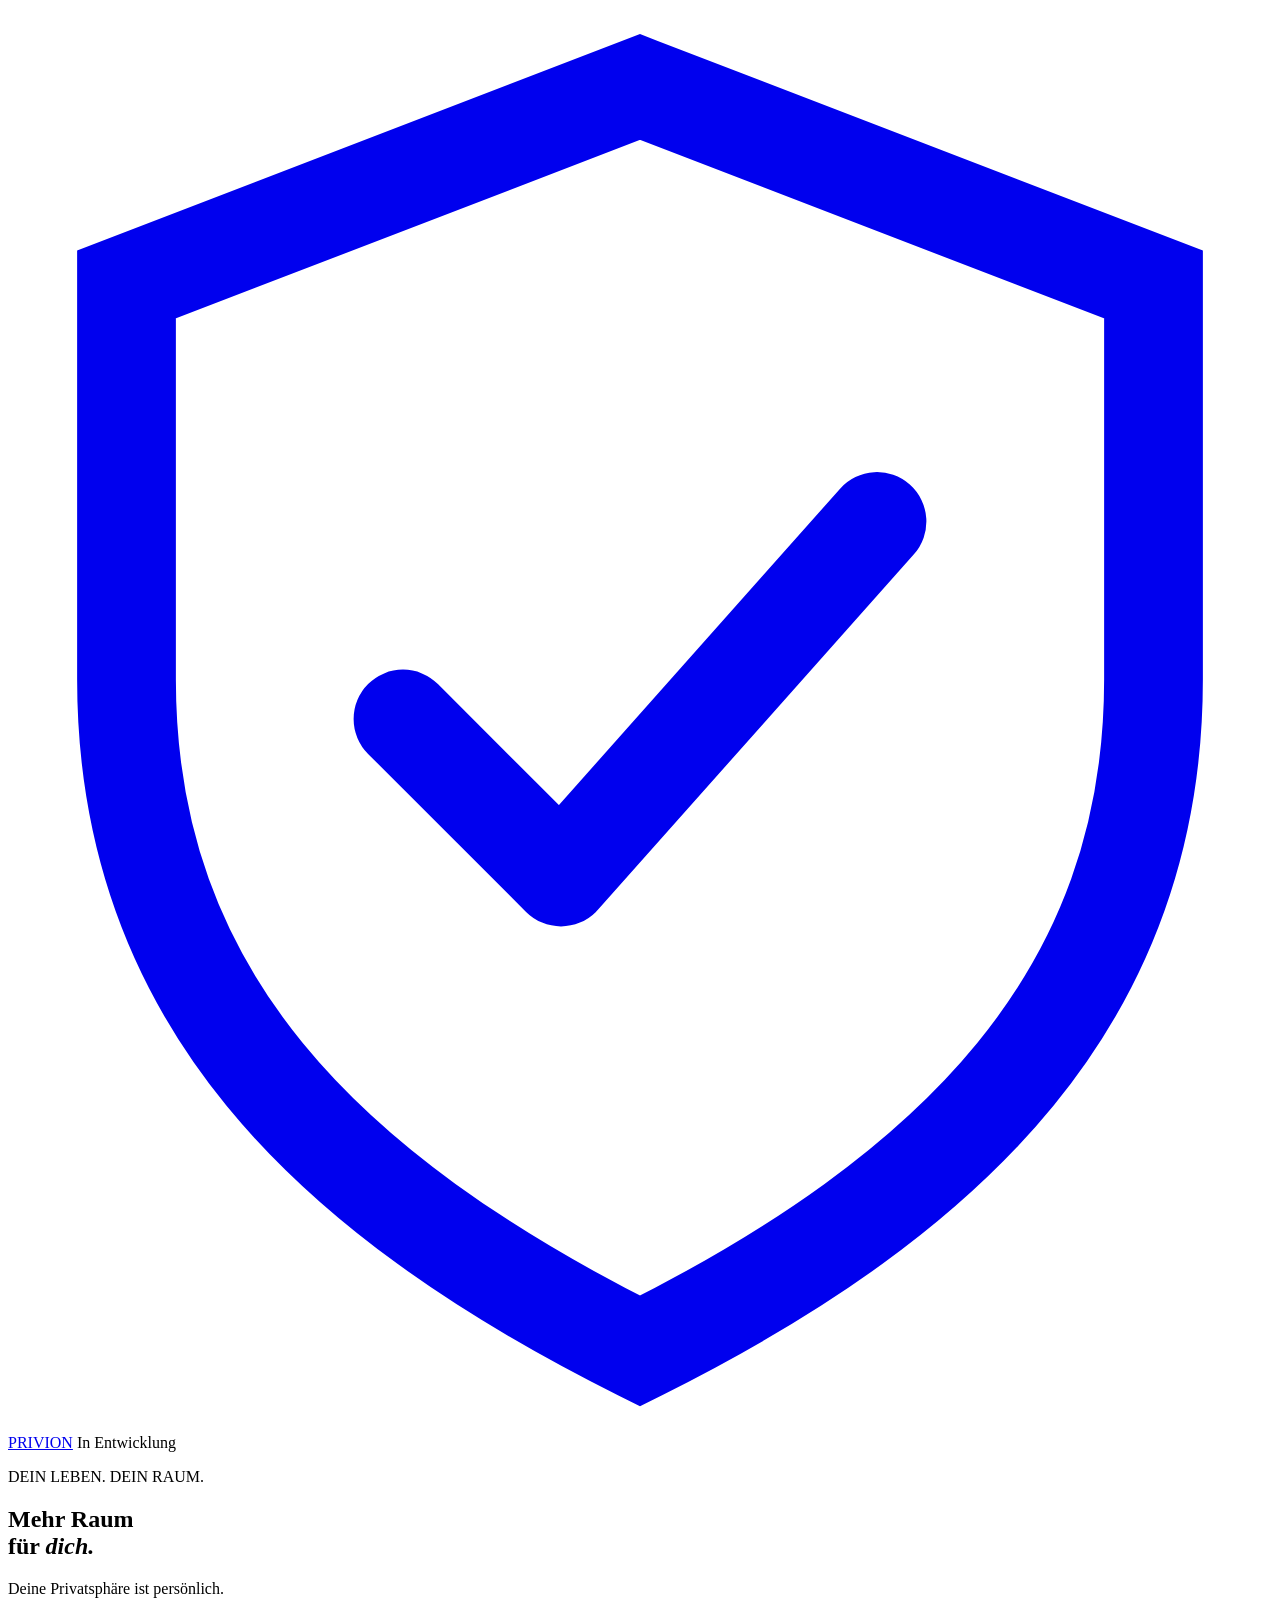
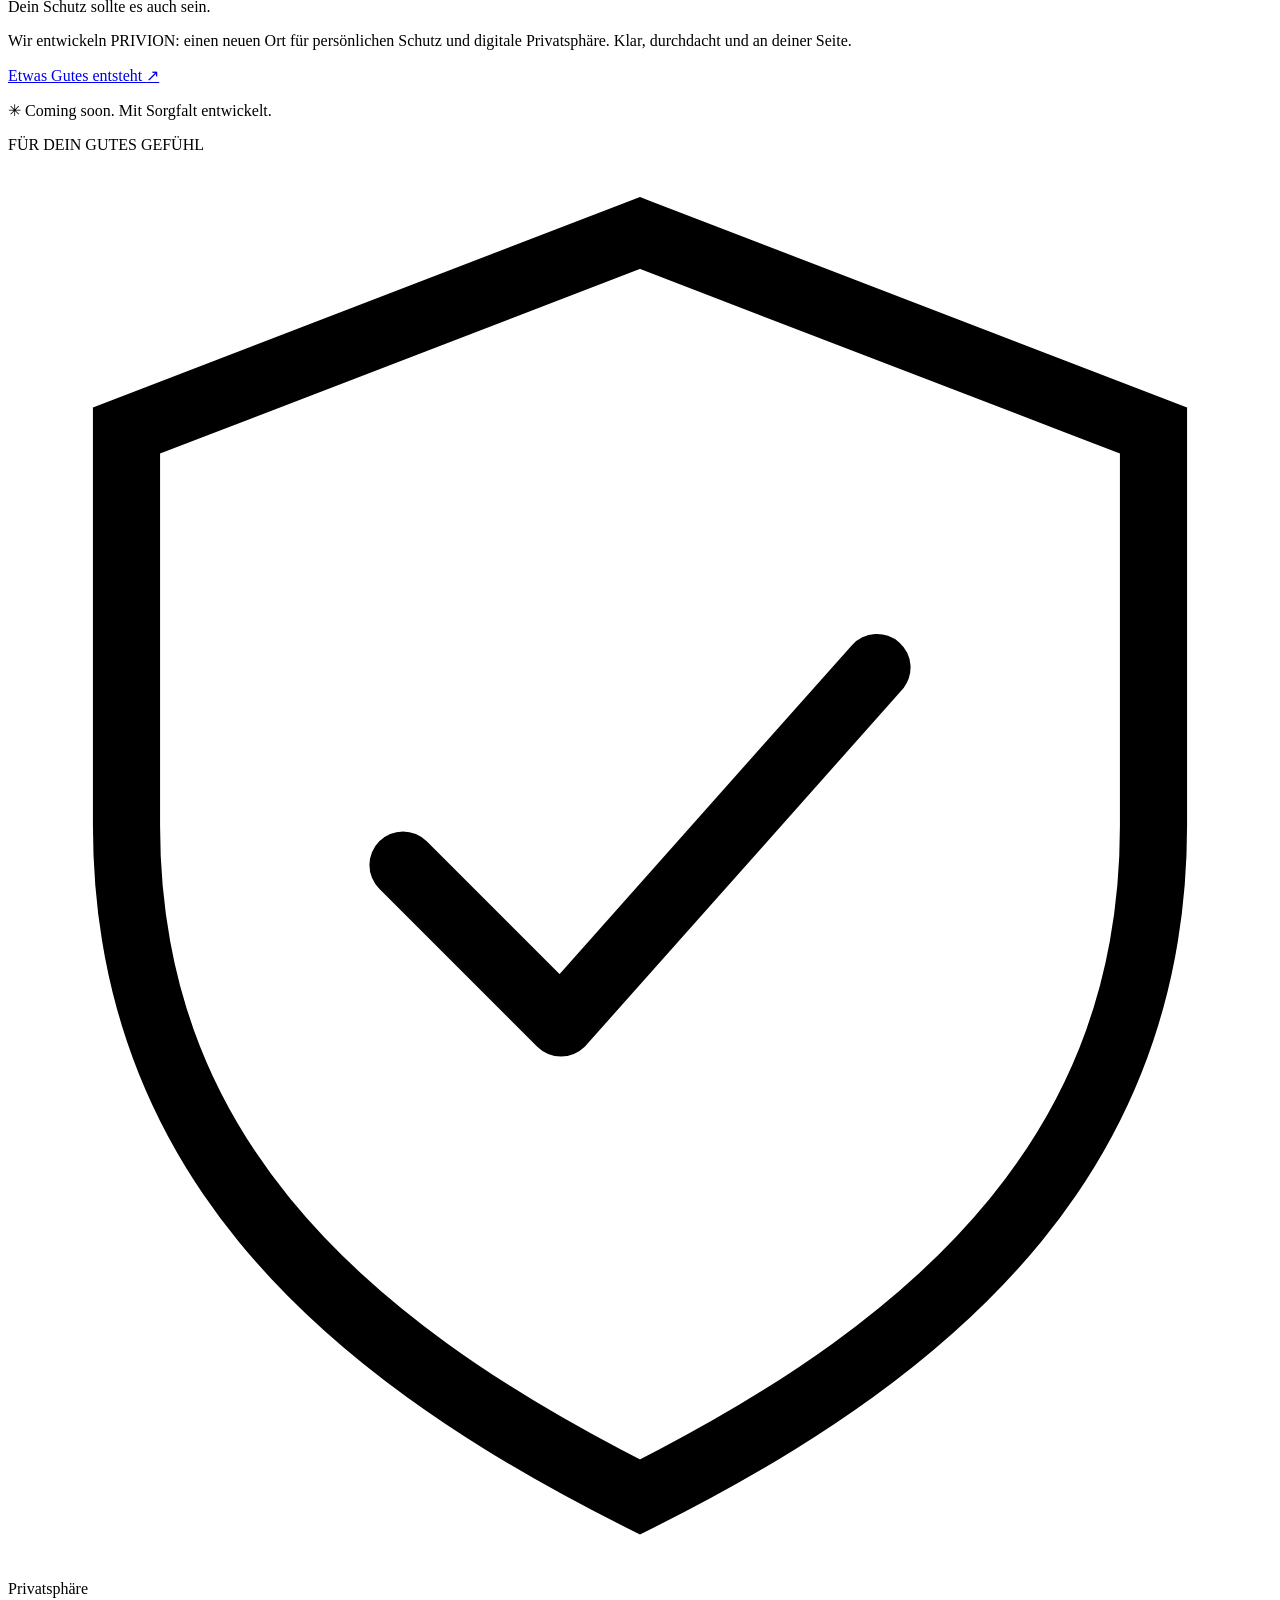
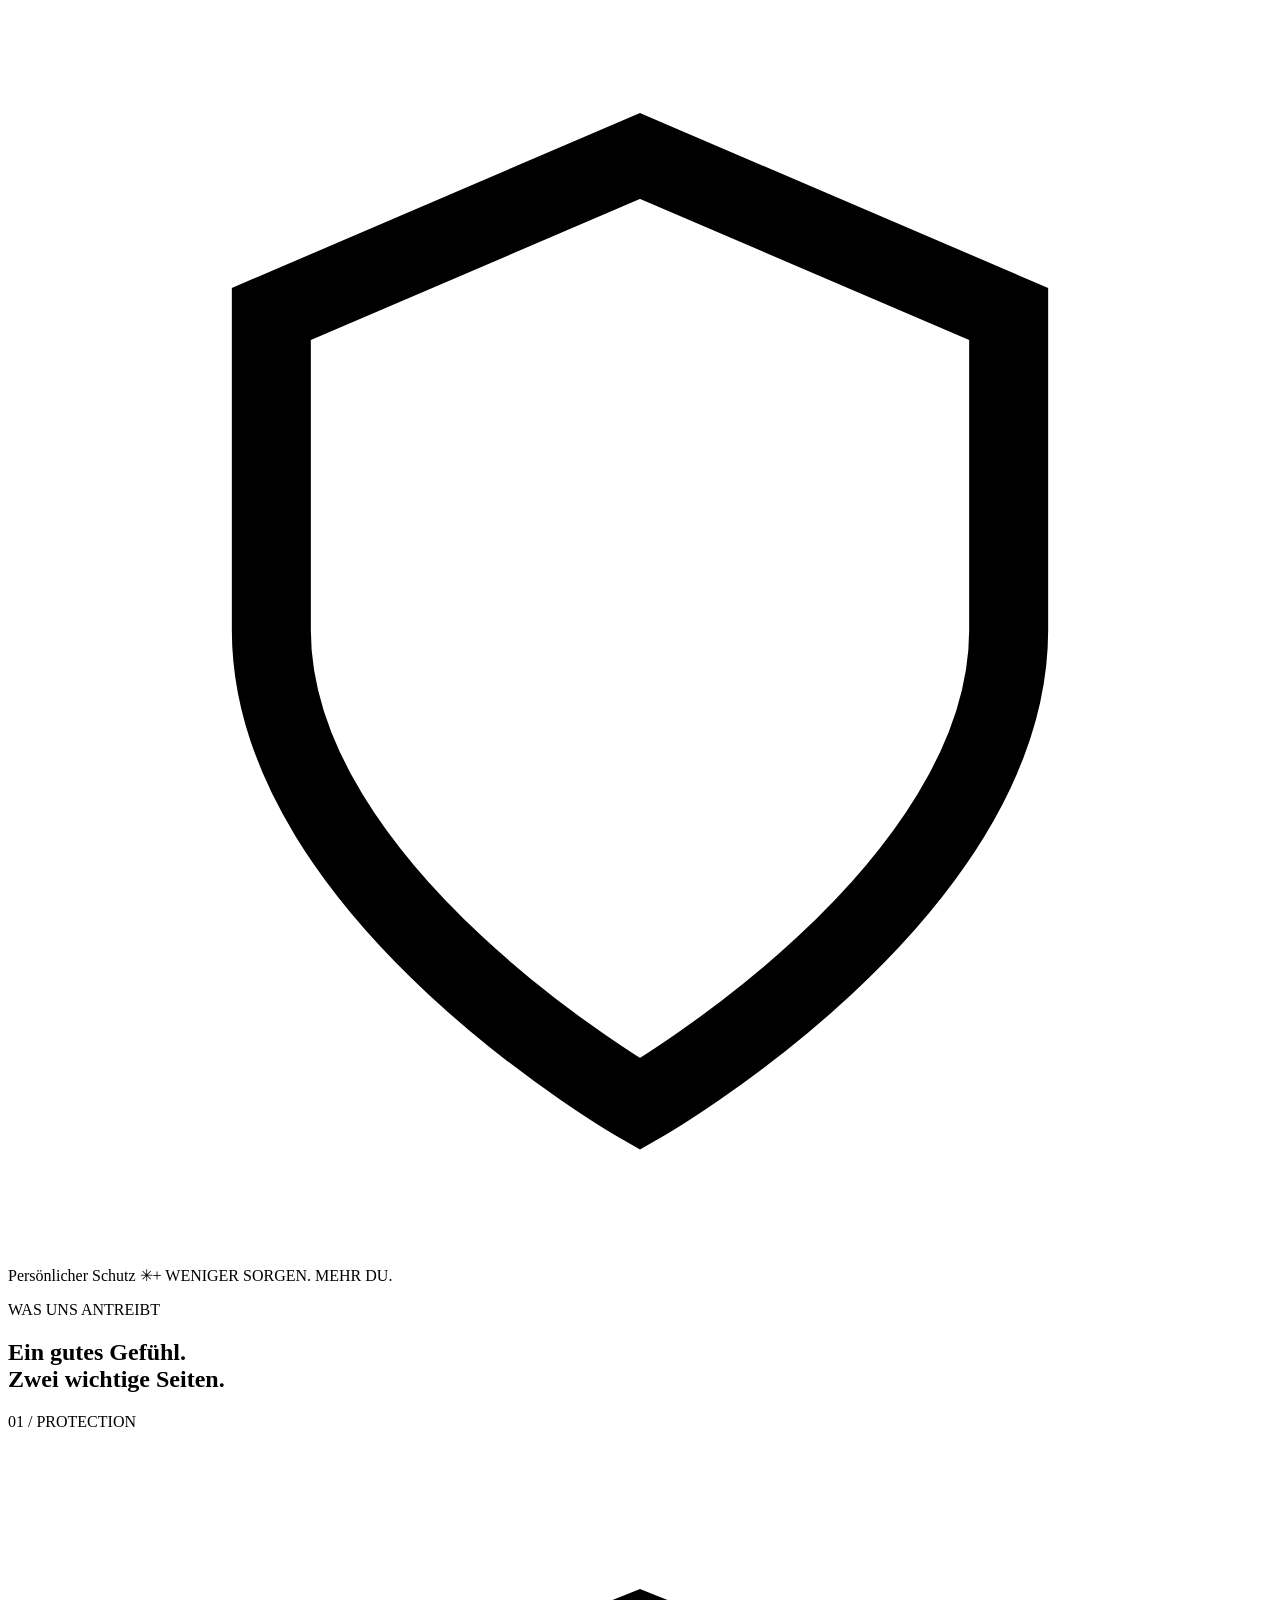
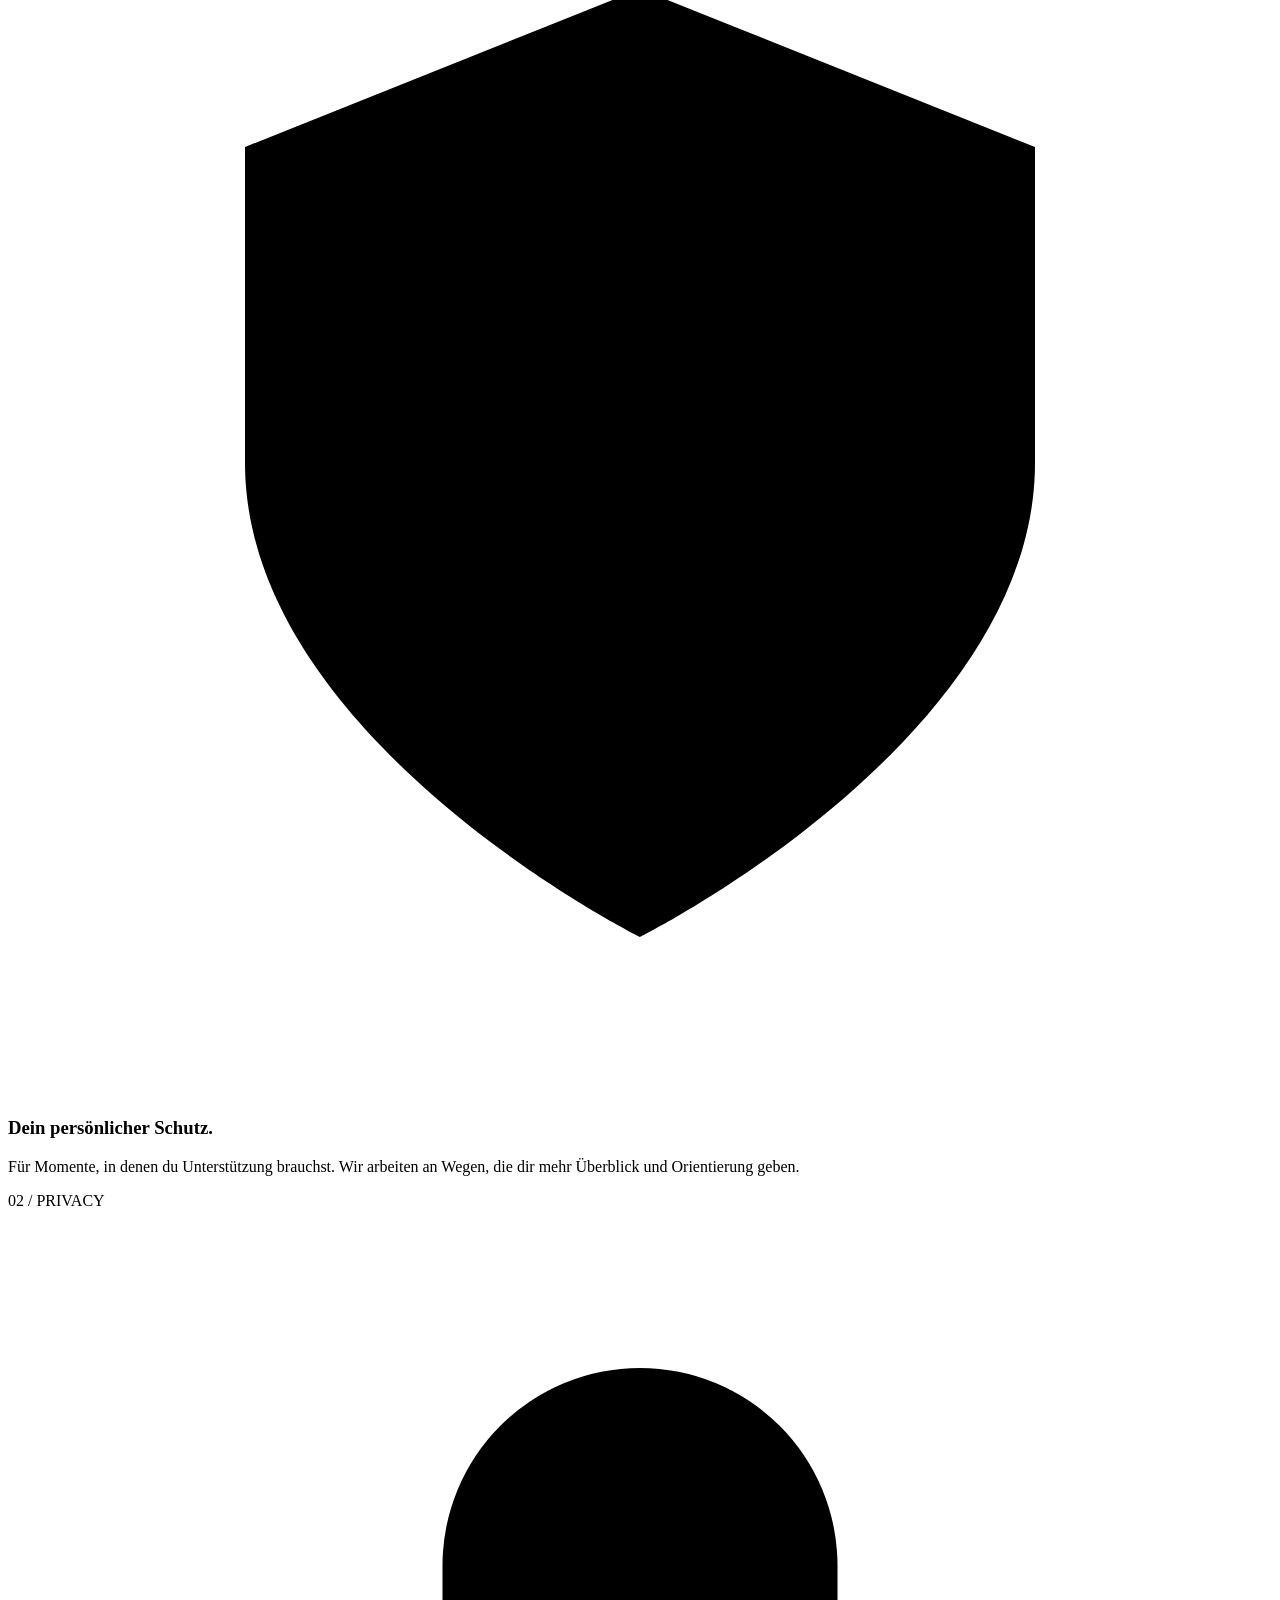
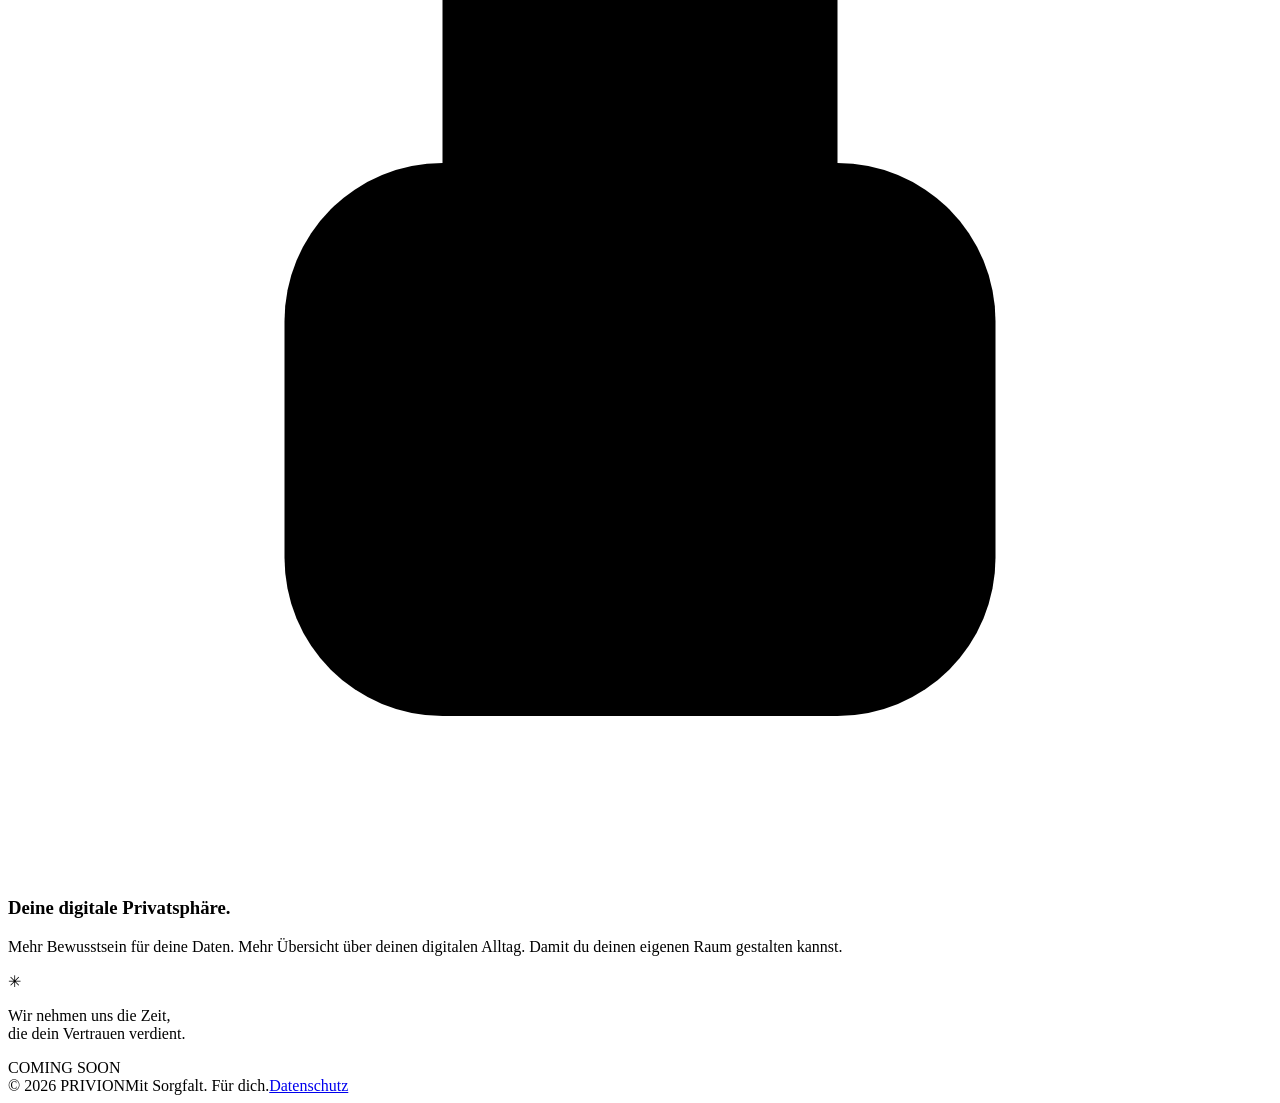
==== index.html @ 61886e4e "Add index.html for coming-soon website" ====
<!doctype html>
<html lang="de-CH">
<head>
  <meta charset="utf-8">
  <meta name="viewport" content="width=device-width, initial-scale=1">
  <meta name="theme-color" content="#f5f3ed">
  <meta name="description" content="Mehr Raum für dich. PRIVION entwickelt einen neuen Ort für persönlichen Schutz und digitale Privatsphäre. Coming soon.">
  <meta property="og:title" content="PRIVION — Mehr Raum für dich.">
  <meta property="og:description" content="Persönlicher Schutz. Digitale Privatsphäre. Etwas Neues entsteht. Coming soon.">
  <meta property="og:type" content="website">
  <meta property="og:url" content="https://test.privion.ch/">
  <title>PRIVION — Coming soon</title>
  <link rel="icon" href="/favicon.svg" type="image/svg+xml">
  <link rel="stylesheet" href="/style.css">
</head>
<body>
  <div class="site-shell">
    <header class="header">
      <a class="brand" href="/" aria-label="PRIVION Startseite"><svg viewBox="0 0 32 36" aria-hidden="true"><path d="M16 2 29 7v10c0 8-5 13-13 17C8 30 3 25 3 17V7Z" fill="none" stroke="currentColor" stroke-width="2.5"/><path d="m10 18 4 4 8-9" fill="none" stroke="currentColor" stroke-width="2.5" stroke-linecap="round" stroke-linejoin="round"/></svg><span>PRIVION</span></a>
      <span class="status"><span class="status-dot"></span> In Entwicklung</span>
    </header>
    <main id="main">
      <section class="hero" aria-labelledby="hero-title">
        <div class="hero-copy">
          <p class="eyebrow"><span></span> DEIN LEBEN. DEIN RAUM.</p>
          <h1 id="hero-title">Mehr Raum<br>für <em>dich.</em></h1>
          <p class="intro">Deine Privatsphäre ist persönlich.<br>Dein Schutz sollte es auch sein.</p>
          <p class="description">Wir entwickeln PRIVION: einen neuen Ort für persönlichen Schutz und digitale Privatsphäre. Klar, durchdacht und an deiner Seite.</p>
          <a class="cta" href="#ausblick">Etwas Gutes entsteht <span aria-hidden="true">↗</span></a>
          <p class="launch-note"><span class="small-spark" aria-hidden="true">✳</span> Coming soon. Mit Sorgfalt entwickelt.</p>
        </div>
        <div class="art" role="img" aria-label="Abstrakte Blüte aus lavendelfarbenen und mintgrünen Formen, umgeben von feinen Kreisen">
          <div class="art-grid"></div><div class="orbit orbit-one"></div><div class="orbit orbit-two"></div>
          <span class="art-label top-label">FÜR DEIN GUTES GEFÜHL</span>
          <div class="flower"><div class="petal petal-one"></div><div class="petal petal-two"></div><div class="petal petal-three"></div><div class="petal petal-four"></div><div class="flower-core"><svg viewBox="0 0 32 36" aria-hidden="true"><path d="M16 2 29 7v10c0 8-5 13-13 17C8 30 3 25 3 17V7Z" fill="none" stroke="currentColor" stroke-width="1.7"/><path d="m10 18 4 4 8-9" fill="none" stroke="currentColor" stroke-width="1.7" stroke-linecap="round" stroke-linejoin="round"/></svg></div></div>
          <span class="floating-tag privacy-tag"><span class="tag-dot"></span> Privatsphäre</span>
          <span class="floating-tag protection-tag"><svg viewBox="0 0 24 24" aria-hidden="true"><path d="m12 3 7 3v6c0 5-7 9-7 9s-7-4-7-9V6Z" fill="none" stroke="currentColor" stroke-width="1.5"/></svg> Persönlicher Schutz</span>
          <span class="spark spark-one" aria-hidden="true">✳</span><span class="spark spark-two" aria-hidden="true">+</span>
          <span class="art-label bottom-label">WENIGER SORGEN. MEHR DU.</span>
        </div>
      </section>
      <section class="outlook" id="ausblick" aria-labelledby="outlook-title">
        <div class="section-heading"><p class="eyebrow">WAS UNS ANTREIBT</p><h2 id="outlook-title">Ein gutes Gefühl. <br>Zwei wichtige Seiten.</h2></div>
        <article class="feature protection"><span class="feature-number">01 / PROTECTION</span><div class="feature-icon" aria-hidden="true"><svg viewBox="0 0 32 32"><path d="M16 4 26 8v8c0 7-10 12-10 12S6 23 6 16V8Z"/><path d="m11 16 3 3 7-7"/></svg></div><h3>Dein persönlicher Schutz.</h3><p>Für Momente, in denen du Unterstützung brauchst. Wir arbeiten an Wegen, die dir mehr Überblick und Orientierung geben.</p></article>
        <article class="feature privacy"><span class="feature-number">02 / PRIVACY</span><div class="feature-icon" aria-hidden="true"><svg viewBox="0 0 32 32"><rect x="7" y="14" width="18" height="14" rx="4"/><path d="M11 14V9a5 5 0 0 1 10 0v5M16 20v3"/></svg></div><h3>Deine digitale Privatsphäre.</h3><p>Mehr Bewusstsein für deine Daten. Mehr Übersicht über deinen digitalen Alltag. Damit du deinen eigenen Raum gestalten kannst.</p></article>
      </section>
      <section class="closing" aria-label="Ausblick auf den Start"><span aria-hidden="true">✳</span><p>Wir nehmen uns die Zeit,<br>die dein Vertrauen verdient.</p><span class="closing-badge">COMING SOON</span></section>
    </main>
    <footer><span>© <span id="year">2026</span> PRIVION</span><span>Mit Sorgfalt. Für dich.</span><a href="/datenschutz.html">Datenschutz</a></footer>
  </div>
</body>
</html>
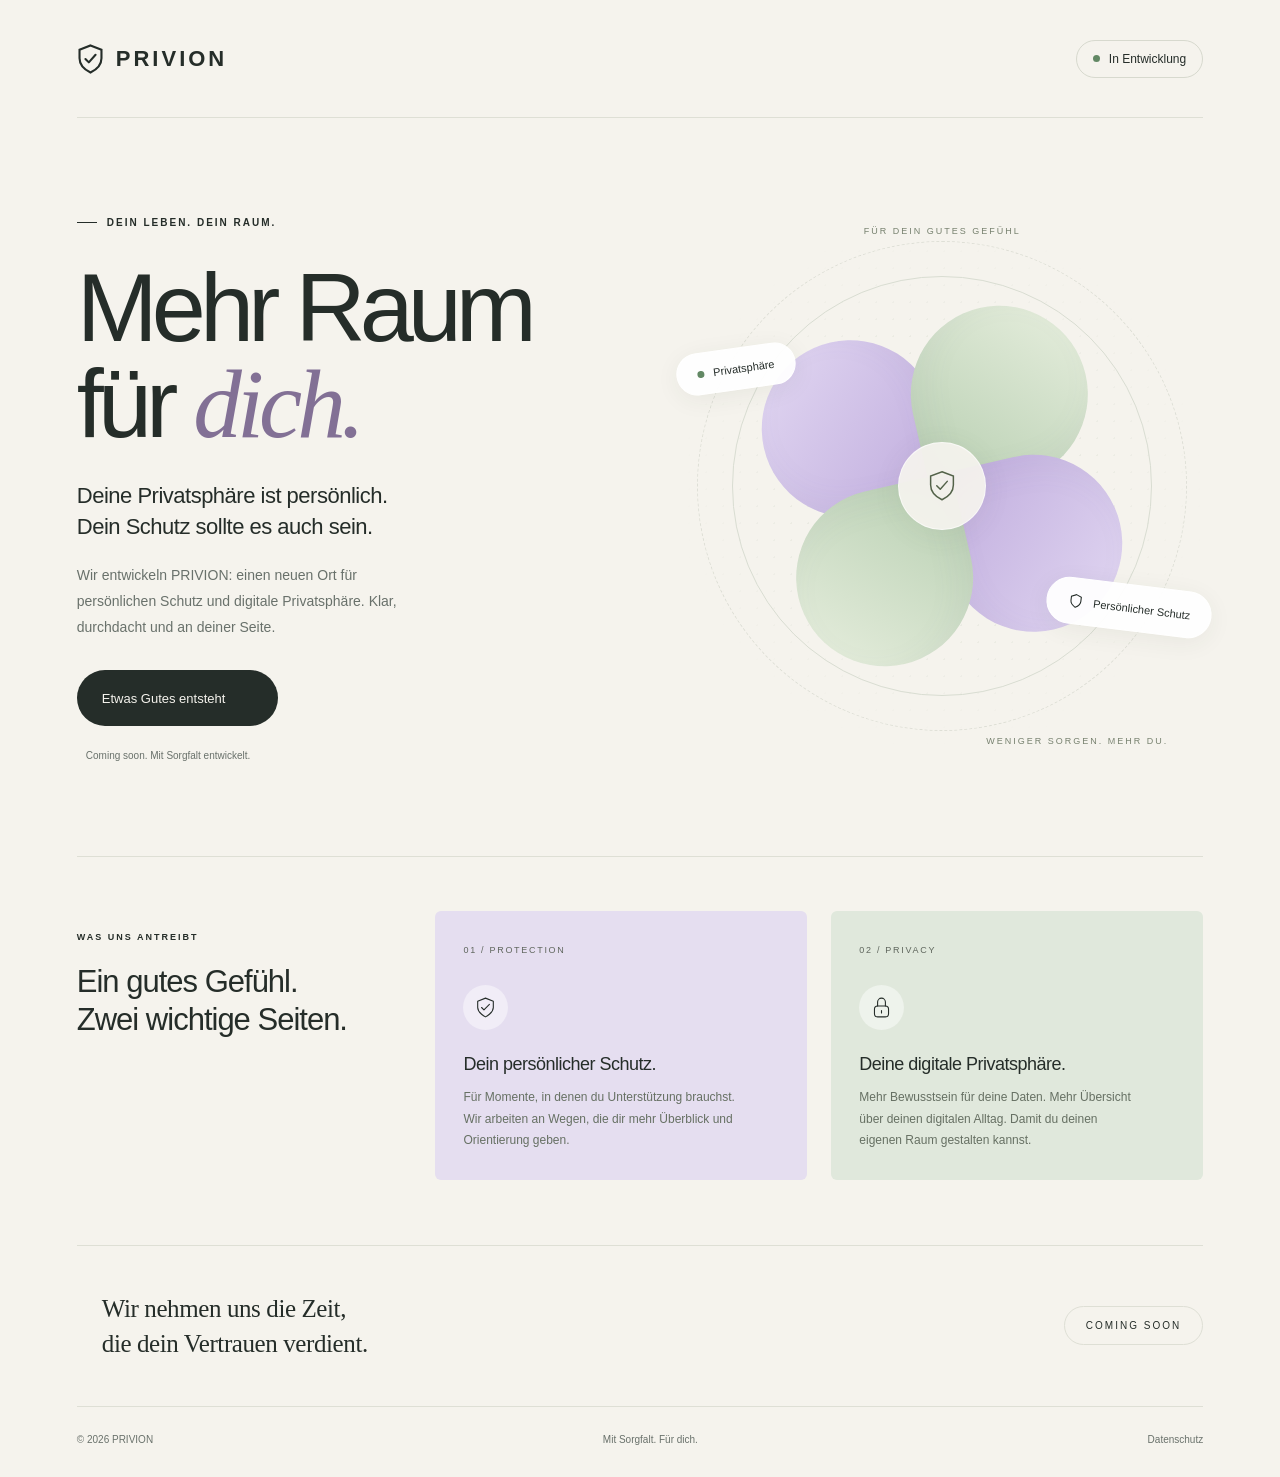
==== commit 0598ef66: "Use SVG symbols to prevent emoji rendering on mobile" ====
--- a/index.html
+++ b/index.html
@@ -26,8 +26,8 @@
           <h1 id="hero-title">Mehr Raum<br>für <em>dich.</em></h1>
           <p class="intro">Deine Privatsphäre ist persönlich.<br>Dein Schutz sollte es auch sein.</p>
           <p class="description">Wir entwickeln PRIVION: einen neuen Ort für persönlichen Schutz und digitale Privatsphäre. Klar, durchdacht und an deiner Seite.</p>
-          <a class="cta" href="#ausblick">Etwas Gutes entsteht <span aria-hidden="true">↗</span></a>
-          <p class="launch-note"><span class="small-spark" aria-hidden="true">✳</span> Coming soon. Mit Sorgfalt entwickelt.</p>
+          <a class="cta" href="#ausblick">Etwas Gutes entsteht <span aria-hidden="true"><svg class="symbol" viewBox="0 0 24 24" aria-hidden="true"><path d="M6 18 18 6M6 6h12v12"/></svg></span></a>
+          <p class="launch-note"><span class="small-spark" aria-hidden="true"><svg class="symbol" viewBox="0 0 24 24" aria-hidden="true"><path d="M12 2v20M2 12h20M5 5l14 14M5 19 19 5"/></svg></span> Coming soon. Mit Sorgfalt entwickelt.</p>
         </div>
         <div class="art" role="img" aria-label="Abstrakte Blüte aus lavendelfarbenen und mintgrünen Formen, umgeben von feinen Kreisen">
           <div class="art-grid"></div><div class="orbit orbit-one"></div><div class="orbit orbit-two"></div>
@@ -35,7 +35,7 @@
           <div class="flower"><div class="petal petal-one"></div><div class="petal petal-two"></div><div class="petal petal-three"></div><div class="petal petal-four"></div><div class="flower-core"><svg viewBox="0 0 32 36" aria-hidden="true"><path d="M16 2 29 7v10c0 8-5 13-13 17C8 30 3 25 3 17V7Z" fill="none" stroke="currentColor" stroke-width="1.7"/><path d="m10 18 4 4 8-9" fill="none" stroke="currentColor" stroke-width="1.7" stroke-linecap="round" stroke-linejoin="round"/></svg></div></div>
           <span class="floating-tag privacy-tag"><span class="tag-dot"></span> Privatsphäre</span>
           <span class="floating-tag protection-tag"><svg viewBox="0 0 24 24" aria-hidden="true"><path d="m12 3 7 3v6c0 5-7 9-7 9s-7-4-7-9V6Z" fill="none" stroke="currentColor" stroke-width="1.5"/></svg> Persönlicher Schutz</span>
-          <span class="spark spark-one" aria-hidden="true">✳</span><span class="spark spark-two" aria-hidden="true">+</span>
+          <span class="spark spark-one" aria-hidden="true"><svg class="symbol" viewBox="0 0 24 24" aria-hidden="true"><path d="M12 2v20M2 12h20M5 5l14 14M5 19 19 5"/></svg></span><span class="spark spark-two" aria-hidden="true"><svg class="symbol" viewBox="0 0 24 24" aria-hidden="true"><path d="M12 4v16M4 12h16"/></svg></span>
           <span class="art-label bottom-label">WENIGER SORGEN. MEHR DU.</span>
         </div>
       </section>
@@ -44,7 +44,7 @@
         <article class="feature protection"><span class="feature-number">01 / PROTECTION</span><div class="feature-icon" aria-hidden="true"><svg viewBox="0 0 32 32"><path d="M16 4 26 8v8c0 7-10 12-10 12S6 23 6 16V8Z"/><path d="m11 16 3 3 7-7"/></svg></div><h3>Dein persönlicher Schutz.</h3><p>Für Momente, in denen du Unterstützung brauchst. Wir arbeiten an Wegen, die dir mehr Überblick und Orientierung geben.</p></article>
         <article class="feature privacy"><span class="feature-number">02 / PRIVACY</span><div class="feature-icon" aria-hidden="true"><svg viewBox="0 0 32 32"><rect x="7" y="14" width="18" height="14" rx="4"/><path d="M11 14V9a5 5 0 0 1 10 0v5M16 20v3"/></svg></div><h3>Deine digitale Privatsphäre.</h3><p>Mehr Bewusstsein für deine Daten. Mehr Übersicht über deinen digitalen Alltag. Damit du deinen eigenen Raum gestalten kannst.</p></article>
       </section>
-      <section class="closing" aria-label="Ausblick auf den Start"><span aria-hidden="true">✳</span><p>Wir nehmen uns die Zeit,<br>die dein Vertrauen verdient.</p><span class="closing-badge">COMING SOON</span></section>
+      <section class="closing" aria-label="Ausblick auf den Start"><span aria-hidden="true"><svg class="symbol" viewBox="0 0 24 24" aria-hidden="true"><path d="M12 2v20M2 12h20M5 5l14 14M5 19 19 5"/></svg></span><p>Wir nehmen uns die Zeit,<br>die dein Vertrauen verdient.</p><span class="closing-badge">COMING SOON</span></section>
     </main>
     <footer><span>© <span id="year">2026</span> PRIVION</span><span>Mit Sorgfalt. Für dich.</span><a href="/datenschutz.html">Datenschutz</a></footer>
   </div>
--- a/style.css
+++ b/style.css
@@ -0,0 +1,2 @@
+@charset "UTF-8";
+:root{--paper:#f5f3ed;--ink:#252d29;--muted:#69716b;--lavender:#d7c9ef;--mint:#d7e5d4;--line:#dedfd5;font-family:Arial,Helvetica,sans-serif;color:var(--ink);background:var(--paper);font-synthesis:none}*{box-sizing:border-box}html{scroll-behavior:smooth;scroll-padding-top:30px}body{margin:0}a{color:inherit}a:focus-visible{outline:3px solid #77638f;outline-offset:7px}.site-shell{max-width:1440px;margin:auto;padding:0 6%}.header{height:118px;display:flex;justify-content:space-between;align-items:center;border-bottom:1px solid var(--line)}.brand{display:flex;align-items:center;gap:12px;text-decoration:none;font-size:22px;font-weight:750;letter-spacing:3px}.brand svg{width:27px;height:32px}.status{display:flex;align-items:center;gap:9px;border:1px solid #d7d9ce;border-radius:30px;padding:11px 16px;font-size:12px}.status-dot,.tag-dot{width:7px;height:7px;background:#628864;border-radius:50%}.hero{display:grid;grid-template-columns:1.05fr 1fr;gap:5%;padding:89px 0 91px;align-items:center}.eyebrow{font-size:10px;font-weight:700;letter-spacing:2px;display:flex;align-items:center;gap:10px}.eyebrow>span{display:block;width:20px;height:1px;background:var(--ink)}h1{font-size:clamp(68px,7.6vw,108px);line-height:.99;font-weight:500;letter-spacing:-6px;margin:32px 0 27px}h1 em{font-family:Georgia,'Times New Roman',serif;font-weight:400;color:#827095;letter-spacing:-5px}.intro{font-size:22px;line-height:1.45;letter-spacing:-.5px;margin:0 0 20px}.description{font-size:14px;line-height:1.85;color:var(--muted);max-width:357px;margin:0 0 29px}.cta{display:inline-flex;align-items:center;gap:28px;background:var(--ink);color:var(--paper);border-radius:50px;padding:18px 25px;text-decoration:none;font-size:13px;transition:background .2s,transform .2s}.cta:hover{background:#455449;transform:translateY(-2px)}.cta span{font-size:20px;line-height:1}.launch-note{font-size:10px;color:var(--muted);display:flex;align-items:center;gap:9px;margin:19px 0 0}.small-spark{font-size:17px;color:#827095}.art{height:520px;position:relative;display:grid;place-items:center;isolation:isolate}.art-grid{position:absolute;inset:0;background-image:radial-gradient(#9caa941f 1px,transparent 1px);background-size:17px 17px;mask-image:radial-gradient(ellipse,black 35%,transparent 72%)}.orbit{position:absolute;border:1px solid #d9ddd2;border-radius:50%;width:420px;height:420px}.orbit-two{width:490px;height:490px;border-style:dashed;border-color:#dedfd6}.flower{position:relative;width:330px;height:330px;transform:rotate(-13deg);animation:breathe 9s ease-in-out infinite}.petal{width:177px;height:177px;position:absolute;border-radius:90px 90px 30px 90px;box-shadow:inset -10px -12px 35px #756f9210}.petal-one{left:0;top:0;background:linear-gradient(135deg,#e2d8f2,#bfabdd)}.petal-two{right:0;top:0;transform:rotate(90deg);background:linear-gradient(135deg,#e8efdf,#b6ceb0)}.petal-three{right:0;bottom:0;transform:rotate(180deg);background:linear-gradient(135deg,#e2d8f2,#bfabdd)}.petal-four{left:0;bottom:0;transform:rotate(270deg);background:linear-gradient(135deg,#e8efdf,#b6ceb0)}.flower-core{position:absolute;left:calc(50% - 44px);top:calc(50% - 44px);width:88px;height:88px;border-radius:50%;background:#f5f3edf0;border:1px solid #fff9;display:grid;place-items:center;box-shadow:0 5px 30px #62695112;transform:rotate(13deg)}.flower-core svg{width:28px;color:#536249}.art-label{position:absolute;font-size:9px;letter-spacing:2px;color:#77816f}.top-label{top:0;left:50%;transform:translateX(-50%);white-space:nowrap}.bottom-label{bottom:0;right:35px}.floating-tag{position:absolute;display:flex;align-items:center;gap:9px;background:#fffffff0;box-shadow:0 5px 24px #353c2810;border:1px solid #ffffff;border-radius:50px;padding:14px 20px;font-size:11px;white-space:nowrap}.privacy-tag{left:-5px;top:122px;transform:rotate(-8deg)}.protection-tag{right:-9px;bottom:115px;transform:rotate(7deg)}.protection-tag svg{width:17px;height:17px}.spark{position:absolute;color:#8f7fa3;font-size:42px}.spark-one{right:18px;top:65px}.spark-two{left:25px;bottom:84px;font-size:32px;color:#8da084}.outlook{padding:54px 0 65px;border-top:1px solid var(--line);display:grid;grid-template-columns:.9fr 1fr 1fr;gap:24px}.section-heading{padding-top:12px}.section-heading .eyebrow{font-size:9px}h2{font-size:31px;line-height:1.22;letter-spacing:-1px;font-weight:500;margin:21px 0}.feature{padding:28px;border-radius:6px;position:relative}.protection{background:#e5def0}.privacy{background:#e0e8dc}.feature-number{font-size:9px;letter-spacing:1.7px;color:#5f665d}.feature-icon{margin:28px 0 24px;width:45px;height:45px;display:grid;place-items:center;background:#ffffff70;border-radius:50%}.feature-icon svg{width:25px;height:25px;fill:none;stroke:currentColor;stroke-width:1.4;stroke-linecap:round;stroke-linejoin:round}h3{font-size:18px;font-weight:500;letter-spacing:-.5px;margin:0 0 12px}.feature p{font-size:12px;line-height:1.8;color:#667063;margin:0;max-width:280px}.closing{border-top:1px solid var(--line);padding:45px 0;display:flex;align-items:center;gap:25px}.closing>span:first-child{font-size:39px;color:#8f7fa3}.closing p{font-family:Georgia,'Times New Roman',serif;font-size:25px;line-height:1.4;margin:0;letter-spacing:-.4px}.closing-badge{margin-left:auto;font-size:10px;letter-spacing:2px;border:1px solid var(--line);border-radius:50px;padding:13px 21px}footer{border-top:1px solid var(--line);padding:27px 0 32px;display:flex;justify-content:space-between;font-size:10px;color:var(--muted)}footer a{text-decoration:none}footer a:hover{text-decoration:underline}@keyframes breathe{0%,100%{transform:rotate(-13deg) translateY(0)}50%{transform:rotate(-9deg) translateY(-9px)}}@media(min-width:1440px){h1{font-size:108px}}@media(max-width:1050px){.site-shell{padding:0 5%}.hero{gap:2%;padding:65px 0}.art{height:450px}.orbit{width:340px;height:340px}.orbit-two{width:390px;height:390px}.flower{width:280px;height:280px}.petal{width:151px;height:151px}.privacy-tag{left:0;top:90px}.protection-tag{right:0;bottom:85px}.outlook{grid-template-columns:.8fr 1fr 1fr;gap:15px}.feature{padding:22px}h3{font-size:16px}h2{font-size:26px}.bottom-label{right:10px}}@media(max-width:760px){.header{height:90px}.brand{font-size:18px;gap:9px}.brand svg{width:23px}.status{font-size:10px;padding:9px 12px}.hero{grid-template-columns:1fr;padding:50px 0 45px;gap:42px}.hero-copy{max-width:480px}h1{font-size:clamp(72px,15vw,100px);letter-spacing:-4px;margin-top:28px}.intro{font-size:20px}.description{max-width:360px}.art{height:420px;max-width:460px;width:100%;margin:auto}.orbit{width:330px;height:330px}.orbit-two{width:380px;height:380px}.top-label{top:0}.bottom-label{bottom:0}.privacy-tag{top:91px}.protection-tag{bottom:88px}.outlook{grid-template-columns:1fr 1fr;padding:35px 0;gap:16px}.section-heading{grid-column:1/-1;padding:0 0 8px}h2{font-size:30px}h2 br{display:none}.feature{padding:24px}.closing{gap:17px;flex-wrap:wrap;padding:33px 0}.closing p{font-size:22px}.closing-badge{margin:10px 0 0 53px}footer{gap:15px;flex-wrap:wrap}}@media(max-width:420px){.site-shell{padding:0 6%}.brand{letter-spacing:2px}.status{font-size:9px}.art{height:350px}.orbit{width:270px;height:270px}.orbit-two{width:310px;height:310px}.flower{width:240px;height:240px}.petal{width:130px;height:130px}.flower-core{width:72px;height:72px;left:calc(50% - 36px);top:calc(50% - 36px)}.floating-tag{font-size:9px;padding:12px 13px}.privacy-tag{top:66px;left:-4px}.protection-tag{bottom:61px;right:-4px}.spark-one{top:42px;right:6px;font-size:30px}.spark-two{bottom:42px;left:9px}.art-label{font-size:8px}.outlook{grid-template-columns:1fr}.feature{padding:25px}.feature-icon{margin:22px 0 20px}h3{font-size:19px}.feature p{font-size:13px;max-width:100%}footer>span:nth-child(2){display:none}}@media(prefers-reduced-motion:reduce){html{scroll-behavior:auto}.flower{animation:none}.cta{transition:none}}
